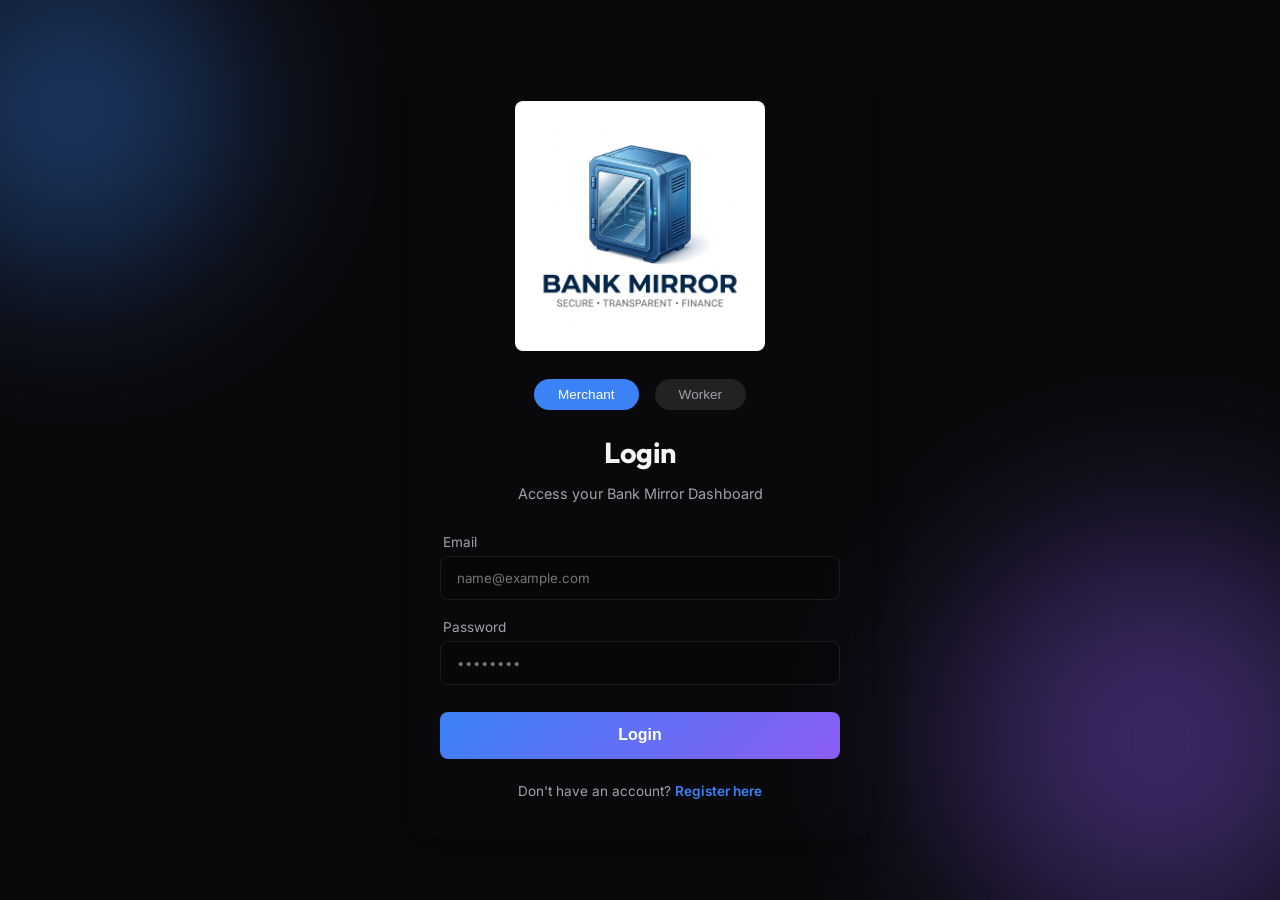
==== www/index.html @ 7ed9e35f "Add files via upload" ====
<!DOCTYPE html>
<html lang="en">

<head>
    <meta charset="UTF-8">
    <meta name="viewport" content="width=device-width, initial-scale=1.0">
    <meta name="google-site-verification" content="2GZ1g37cQ-zHIhlPi-VwrxfqYhiTeDn7D9DZ_bywd_c" />
    <meta name="description"
        content="Bank Mirror Hub is an advanced merchant portal for monitoring transactions, detecting fake bank alerts, and managing staff operations securely.">
    <meta name="keywords"
        content="Bank Mirror, Fake Alert Detection, Merchant Portal, Transaction Monitoring, Secure Payments">
    <meta name="robots" content="index, follow">
    <title>Bank Mirror Hub - Merchant Portal</title>
    <link rel="preconnect" href="https://fonts.googleapis.com">
    <link rel="preconnect" href="https://fonts.gstatic.com" crossorigin>
    <link
        href="https://fonts.googleapis.com/css2?family=Inter:wght@300;400;500;600&family=Outfit:wght@400;600;700&display=swap"
        rel="stylesheet">
    <link rel="stylesheet" href="style.css">
    <meta name="google-site-verification" content="2GZ1g37cQ-zHIhlPi-VwrxfqYhiTeDn7D9DZ_bywd_c" />
</head>

<body>
    <div class="background-blobs">
        <div class="blob blob-1"></div>
        <div class="blob blob-2"></div>
    </div>

    <!-- Auth Container -->
    <div id="auth-view" class="auth-container">
        <div class="auth-card">
            <div style="text-align: center; margin-bottom: 1.5rem;">
                <img src="logo.png" alt="Bank Mirror Logo" style="width: 100%; max-width: 250px; height: auto; border-radius: 8px;">
            </div>
            <div class="role-selector">
                <button type="button" class="role-btn active" id="role-merchant"
                    onclick="setRole('merchant')">Merchant</button>
                <button type="button" class="role-btn" id="role-worker" onclick="setRole('worker')">Worker</button>
            </div>

            <h2 id="auth-title">Login</h2>
            <p id="auth-subtitle">Access your Bank Mirror Dashboard</p>

            <form id="auth-form" class="auth-form" onsubmit="handleAuth(event)">
                <div class="input-group">
                    <label for="email" id="email-label">Email</label>
                    <input type="text" id="email" required placeholder="name@example.com">
                </div>

                <div class="input-group">
                    <label for="password">Password</label>
                    <input type="password" id="password" required placeholder="••••••••">
                </div>

                <div id="register-fields" class="hidden" style="display: flex; flex-direction: column; gap: 1.2rem;">
                    <div class="input-group">
                        <label for="bank_name">Bank Name</label>
                        <input type="text" id="bank_name" placeholder="e.g. OPay">
                    </div>
                    <div class="input-group">
                        <label for="bank_account">Account Number</label>
                        <input type="text" id="bank_account" placeholder="e.g. 7035141339">
                    </div>
                </div>

                <button type="submit" class="auth-btn" id="submit-btn">Login</button>
            </form>

            <div class="auth-switch" id="auth-switch-container">
                <span id="switch-text">Don't have an account?</span>
                <a onclick="toggleAuthMode()" id="switch-link">Register here</a>
            </div>
            <p id="auth-error" style="color: #ef4444; font-size: 0.85rem; margin-top: 1rem; display: none;"></p>
        </div>
    </div>

    <!-- Dashboard Container -->
    <div id="dashboard-view" class="container hidden">
        <div class="card glass">
            <div class="header-row">
                <div class="header">
                    <h2 id="dashboard-title">Merchant Dashboard</h2>
                    <span class="badge pulse">Active</span>
                </div>
                <button onclick="logout()" class="logout-btn">Logout</button>
            </div>

            <div class="user-info">
                <h3>Welcome, <span id="merchant-name" class="highlight">MERCHANT</span></h3>
                <p class="subtitle"><span id="merchant-id-label">Merchant ID: #</span><span
                        id="merchant-id-display"></span></p>
            </div>

            <div id="sensitive-merchant-data">
                <div class="balance-section">
                    <p>Alerts Remaining</p>
                    <h1 id="credits" class="gradient-text">--</h1>
                </div>

                <div class="deposit-box">
                    <p class="instruction-title"><strong>Top Up Alerts via Monnify</strong></p>
                    <p class="instruction-subtitle">₦1,000 for 100 Alerts</p>
                    <div style="display: flex; gap: 0.5rem; margin-top: 1rem;">
                        <input type="number" id="topup-amount" placeholder="Amount (min 1000)" min="1000" max="20000"
                            style="flex: 1; padding: 0.5rem; border-radius: 6px; border: 1px solid var(--card-border); background: rgba(0,0,0,0.2); color: white;">
                        <button onclick="initiateSubscription()" class="auth-btn"
                            style="margin: 0; padding: 0.5rem 1rem;" id="pay-btn">Pay Now</button>
                    </div>
                    <p id="topup-error" style="color: #ef4444; font-size: 0.8rem; margin-top: 0.5rem; display: none;">
                    </p>
                </div>

                <div class="worker-stats">
                    <div>
                        <h3 style="font-size: 1.1rem;">Security & Staff</h3>
                        <p style="font-size: 0.8rem; color: var(--text-muted);">Manage your workers</p>
                    </div>
                    <div class="worker-stat-item">
                        <p style="font-size: 0.75rem; color: var(--text-muted);">Active Workers</p>
                        <p class="worker-stat-value" id="active-workers-count">0</p>
                    </div>
                    <button class="add-worker-btn" onclick="openWorkerModal()">+ Add Worker</button>
                </div>
            </div>

            <div class="transactions-section">
                <h3>Recent Transactions</h3>
                <div class="table-container">
                    <table id="transactions-table">
                        <thead>
                            <tr>
                                <th>Date</th>
                                <th>Amount</th>
                                <th>Status</th>
                            </tr>
                        </thead>
                        <tbody id="transactions-body">
                            <tr>
                                <td colspan="3" style="text-align: center; color: var(--text-muted);">Loading...</td>
                            </tr>
                        </tbody>
                    </table>
                </div>
            </div>
        </div>
    </div>

    <!-- Add Worker Modal -->
    <div id="worker-modal" class="modal-overlay hidden">
        <div class="modal-content">
            <h3>Add New Worker</h3>
            <div class="input-group" style="margin-bottom: 1rem;">
                <label>Worker Username</label>
                <input type="text" id="new-worker-username" placeholder="e.g. cashier_1">
            </div>
            <div class="input-group">
                <label>Worker Password</label>
                <input type="password" id="new-worker-password" placeholder="••••••••">
            </div>
            <p id="worker-modal-error" style="color: #ef4444; font-size: 0.8rem; margin-top: 0.5rem; display: none;">
            </p>
            <div class="modal-actions">
                <button class="btn-cancel" onclick="closeWorkerModal()">Cancel</button>
                <button class="auth-btn" style="margin:0; padding: 0.5rem 1rem;"
                    onclick="createWorker()">Create</button>
            </div>
        </div>
    </div>

    <script>
        // Use relative path for production so it works automatically on Render
        window.API_BASE_URL = "";

        let isRegisterMode = false;
        let selectedRole = 'merchant';
        let lastCreditCount = null;
        let fetchInterval = null;

        // Check if already logged in
        window.onload = () => {
            const storedId = localStorage.getItem("merchant_id");
            const role = localStorage.getItem("user_role");
            if (storedId) {
                showDashboard(storedId, role);
            }
        };

        function setRole(role) {
            selectedRole = role;
            document.getElementById('role-merchant').classList.toggle('active', role === 'merchant');
            document.getElementById('role-worker').classList.toggle('active', role === 'worker');

            // Adjust UI based on role
            if (role === 'worker') {
                isRegisterMode = false;
                document.getElementById('auth-switch-container').style.display = 'none';
                document.getElementById('email-label').innerText = 'Worker Username';
                document.getElementById('email').type = 'text';
                document.getElementById('email').placeholder = 'e.g. cashier_1';
            } else {
                document.getElementById('auth-switch-container').style.display = 'block';
                document.getElementById('email-label').innerText = 'Email';
                document.getElementById('email').type = 'email';
                document.getElementById('email').placeholder = 'name@example.com';
            }
            toggleAuthMode(true); // force login mode reset
        }

        function toggleAuthMode(forceLogin = false) {
            if (forceLogin) isRegisterMode = false;
            else isRegisterMode = !isRegisterMode;

            document.getElementById("auth-title").innerText = isRegisterMode ? "Register" : "Login";
            document.getElementById("auth-subtitle").innerText = isRegisterMode ? "Create a Bank Mirror account" : "Access your Bank Mirror Dashboard";
            document.getElementById("submit-btn").innerText = isRegisterMode ? "Create Account" : "Login";
            document.getElementById("switch-text").innerText = isRegisterMode ? "Already have an account?" : "Don't have an account?";
            document.getElementById("switch-link").innerText = isRegisterMode ? "Login here" : "Register here";

            const regFields = document.getElementById("register-fields");
            if (isRegisterMode && selectedRole === 'merchant') {
                regFields.classList.remove("hidden");
                document.getElementById("bank_name").required = true;
                document.getElementById("bank_account").required = true;
            } else {
                regFields.classList.add("hidden");
                document.getElementById("bank_name").required = false;
                document.getElementById("bank_account").required = false;
            }
        }

        async function handleAuth(e) {
            e.preventDefault();
            document.getElementById("auth-error").style.display = "none";
            const btn = document.getElementById("submit-btn");
            btn.innerText = "Processing...";

            let endpoint = "";
            let payload = {};

            if (selectedRole === 'worker') {
                endpoint = "/worker/login";
                payload = {
                    username: document.getElementById("email").value,
                    password: document.getElementById("password").value
                };
            } else {
                endpoint = isRegisterMode ? "/register" : "/login";
                payload = {
                    email: document.getElementById("email").value,
                    password: document.getElementById("password").value
                };
                if (isRegisterMode) {
                    payload.bank_name = document.getElementById("bank_name").value;
                    payload.bank_account = document.getElementById("bank_account").value;
                }
            }

            try {
                const res = await fetch(window.API_BASE_URL + endpoint, {
                    method: "POST",
                    headers: { "Content-Type": "application/json" },
                    body: JSON.stringify(payload)
                });

                const data = await res.json();

                if (data.error) {
                    throw new Error(data.error);
                } else if (data.detail) {
                    throw new Error(typeof data.detail === 'string' ? data.detail : "Validation Error");
                }

                if (data.merchant_id) {
                    localStorage.setItem("merchant_id", data.merchant_id);
                    const actualRole = data.role || "merchant";
                    localStorage.setItem("user_role", actualRole);

                    if (actualRole === 'merchant') {
                        localStorage.setItem("merchant_email", payload.email);
                        if (!isRegisterMode) {
                            localStorage.setItem("merchant_bank", data.bank_name);
                            localStorage.setItem("merchant_acc", data.bank_account);
                        } else {
                            localStorage.setItem("merchant_bank", payload.bank_name);
                            localStorage.setItem("merchant_acc", payload.bank_account);
                        }
                    } else {
                        localStorage.setItem("merchant_email", payload.username);
                    }
                    showDashboard(data.merchant_id, actualRole);
                } else {
                    throw new Error("Unexpected response from server: Login failed.");
                }
            } catch (err) {
                document.getElementById("auth-error").innerText = err.message;
                document.getElementById("auth-error").style.display = "block";
                btn.innerText = isRegisterMode ? "Create Account" : "Login";
            }
        }

        function showDashboard(merchantId, role) {
            document.getElementById("auth-view").classList.add("hidden");
            document.getElementById("dashboard-view").classList.remove("hidden");

            const nameDisplay = localStorage.getItem("merchant_email");
            if (nameDisplay) {
                document.getElementById("merchant-name").innerText = nameDisplay.split('@')[0].toUpperCase();
            }

            if (role === 'worker') {
                document.getElementById("dashboard-title").innerText = "Worker Dashboard";
                document.getElementById("merchant-id-label").innerText = "Working for Merchant ID: #";
                document.getElementById("merchant-id-display").innerText = merchantId;
                document.getElementById("sensitive-merchant-data").style.display = "none";
            } else {
                document.getElementById("dashboard-title").innerText = "Merchant Dashboard";
                document.getElementById("merchant-id-label").innerText = "Merchant ID: #";
                document.getElementById("merchant-id-display").innerText = merchantId;
                document.getElementById("sensitive-merchant-data").style.display = "block";
                document.getElementById("display-bank").innerText = localStorage.getItem("merchant_bank") || "--";
                document.getElementById("display-account").innerText = localStorage.getItem("merchant_acc") || "--";
            }

            updateDashboard();
            fetchInterval = setInterval(updateDashboard, 5000);
        }

        function logout() {
            localStorage.clear();
            clearInterval(fetchInterval);
            document.getElementById("dashboard-view").classList.add("hidden");
            document.getElementById("auth-view").classList.remove("hidden");
            document.getElementById("submit-btn").innerText = "Login";
            document.getElementById("password").value = "";
        }

        function openWorkerModal() {
            document.getElementById("worker-modal").classList.remove("hidden");
        }

        function closeWorkerModal() {
            document.getElementById("worker-modal").classList.add("hidden");
            document.getElementById("worker-modal-error").style.display = "none";
            document.getElementById("new-worker-username").value = "";
            document.getElementById("new-worker-password").value = "";
        }

        async function createWorker() {
            const mId = localStorage.getItem("merchant_id");
            const u = document.getElementById("new-worker-username").value;
            const p = document.getElementById("new-worker-password").value;

            try {
                const res = await fetch(window.API_BASE_URL + "/worker/create", {
                    method: "POST",
                    headers: { "Content-Type": "application/json" },
                    body: JSON.stringify({ merchant_id: mId, username: u, password: p })
                });
                const data = await res.json();
                if (data.error) throw new Error(data.error);
                if (data.detail) throw new Error(typeof data.detail === 'string' ? data.detail : "Validation Error");
                
                alert("Worker created successfully!");
                closeWorkerModal();
                updateDashboard();
            } catch (err) {
                document.getElementById("worker-modal-error").innerText = err.message;
                document.getElementById("worker-modal-error").style.display = "block";
            }
        }

        async function updateDashboard() {
            const merchantId = localStorage.getItem("merchant_id");
            const role = localStorage.getItem("user_role");
            if (!merchantId) return;

            try {
                if (role !== 'worker') {
                    // Fetch Credits
                    const creditResponse = await fetch(window.API_BASE_URL + "/api/merchant/" + merchantId);
                    const creditData = await creditResponse.json();

                    if (creditData && creditData.credits !== undefined) {
                        const currentCredits = creditData.credits;
                        const creditsElement = document.getElementById('credits');
                        if (creditsElement) creditsElement.innerText = currentCredits;

                        if (lastCreditCount !== null && currentCredits < lastCreditCount) {
                            if (typeof Notification !== "undefined" && Notification.permission === "granted") {
                                new Notification("Bank Mirror Alert", { body: `Alert processed! Remaining: ${currentCredits}` });
                            }
                        }
                        lastCreditCount = currentCredits;
                    }

                    // Fetch Worker Stats
                    const workerRes = await fetch(window.API_BASE_URL + "/merchant/workers/" + merchantId);
                    const workerData = await workerRes.json();
                    if (workerData && workerData.active !== undefined) {
                        document.getElementById('active-workers-count').innerText = workerData.active;
                    }
                }

                // Fetch Transactions History (Both Merchant & Worker)
                const dashboardResponse = await fetch(window.API_BASE_URL + "/merchant/dashboard/" + merchantId);
                const dashboardData = await dashboardResponse.json();
                const tbody = document.getElementById('transactions-body');

                if (dashboardData && dashboardData.history) {
                    tbody.innerHTML = '';

                    if (dashboardData.history.length === 0) {
                        tbody.innerHTML = '<tr><td colspan="3" style="text-align: center; color: var(--text-muted);">No transactions yet</td></tr>';
                    } else {
                        dashboardData.history.forEach(tx => {
                            const dateObj = new Date(tx.timestamp);
                            const timeString = dateObj.toLocaleTimeString([], { hour: '2-digit', minute: '2-digit' });
                            const amount = parseFloat(tx.amount).toLocaleString('en-US', { style: 'currency', currency: 'NGN' });

                            let statusBadge = '<span class="badge" style="font-size: 0.6rem; padding: 2px 6px; background-color: var(--success); color: white;">Verified</span>';
                            let amountColor = 'var(--success)';
                            if (tx.is_suspicious) {
                                statusBadge = `<span class="badge" style="font-size: 0.6rem; padding: 2px 6px; background-color: #ef4444; color: white;" title="${tx.suspicious_reason}">Fake Alert</span>`;
                                amountColor = '#ef4444';
                            }

                            tbody.innerHTML += `
                                <tr>
                                    <td>${timeString}</td>
                                    <td style="color: ${amountColor}; font-weight: 600;">${amount}</td>
                                    <td>${statusBadge}</td>
                                </tr>
                            `;
                        });
                    }
                } else if (dashboardData && dashboardData.message) {
                    tbody.innerHTML = '<tr><td colspan="3" style="text-align: center; color: var(--text-muted);">No transactions yet</td></tr>';
                }
            } catch (err) {
                console.error("Dashboard Update Error:", err);
                const tbody = document.getElementById('transactions-body');
                if (tbody && (tbody.innerHTML === '' || tbody.innerHTML.includes('Loading...'))) {
                    tbody.innerHTML = `<tr><td colspan="3" style="text-align: center; color: #ef4444; font-size: 0.8rem;">Connection Error. Check network or clear cache.</td></tr>`;
                }
            }
        }

        async function initiateSubscription() {
            const amount = document.getElementById("topup-amount").value;
            const errorEl = document.getElementById("topup-error");
            const btn = document.getElementById("pay-btn");
            errorEl.style.display = "none";

            if (!amount || amount < 1000 || amount > 20000) {
                errorEl.innerText = "Amount must be between 1,000 and 20,000 NGN";
                errorEl.style.display = "block";
                return;
            }

            const merchantId = localStorage.getItem("merchant_id");
            const email = localStorage.getItem("merchant_email") || "merchant@example.com";

            btn.innerText = "Wait...";
            btn.disabled = true;

            try {
                // In production, point to your backend URL (e.g. https://your-backend.onrender.com/subscribe/initiate)
                const res = await fetch(`${window.API_BASE_URL}/subscribe/initiate?amount=${amount}&email=${email}&name=Merchant&merchant_id=${merchantId}`, {
                    method: "POST"
                });

                const data = await res.json();
                if (data.requestSuccessful && data.responseBody && data.responseBody.checkoutUrl) {
                    window.location.href = data.responseBody.checkoutUrl;
                } else {
                    throw new Error(data.detail || data.responseMessage || "Failed to initialize payment");
                }
            } catch (err) {
                errorEl.innerText = err.message;
                errorEl.style.display = "block";
                btn.innerText = "Pay Now";
                btn.disabled = false;
            }
        }
    </script>
</body>

</html>
---- www/style.css ----
/* Premium Glassmorphism Theme */

:root {
    --bg-dark: #09090b; /* Zinc 950 */
    --card-bg: rgba(24, 24, 27, 0.4); /* Zinc 900 semi-transparent */
    --card-border: rgba(255, 255, 255, 0.08);
    --text-main: #f4f4f5; /* Zinc 100 */
    --text-muted: #a1a1aa; /* Zinc 400 */
    --accent-1: #3b82f6; /* Blue 500 */
    --accent-2: #8b5cf6; /* Violet 500 */
    --success: #10b981; /* Emerald 500 */
    --success-glow: rgba(16, 185, 129, 0.4);
}

body {
    background-color: var(--bg-dark);
    color: var(--text-main);
    font-family: 'Inter', sans-serif;
    display: flex;
    justify-content: center;
    align-items: center;
    height: 100vh;
    margin: 0;
    overflow: hidden; /* Prevent scrolling due to blobs */
    position: relative;
}

/* Background Animated Blobs */
.background-blobs {
    position: absolute;
    width: 100%;
    height: 100%;
    z-index: -1;
    overflow: hidden;
    top: 0;
    left: 0;
}

.blob {
    position: absolute;
    border-radius: 50%;
    filter: blur(80px);
    opacity: 0.5;
    animation: float 10s infinite ease-in-out alternate;
}

.blob-1 {
    top: -10%;
    left: -10%;
    width: 400px;
    height: 400px;
    background: radial-gradient(circle, var(--accent-1), transparent);
}

.blob-2 {
    bottom: -10%;
    right: -10%;
    width: 500px;
    height: 500px;
    background: radial-gradient(circle, var(--accent-2), transparent);
    animation-delay: -5s;
}

@keyframes float {
    0% { transform: translate(0, 0) scale(1); }
    100% { transform: translate(30px, 50px) scale(1.1); }
}

/* Container & Card */
.container {
    z-index: 1;
}

.card.glass {
    background: var(--card-bg);
    backdrop-filter: blur(16px);
    -webkit-backdrop-filter: blur(16px);
    padding: 2.5rem;
    border-radius: 24px;
    box-shadow: 0 25px 50px -12px rgba(0, 0, 0, 0.7);
    width: 92vw;
    max-width: 800px;
    border: 1px solid var(--card-border);
    transition: transform 0.3s ease, box-shadow 0.3s ease;
}

.card.glass:hover {
    transform: translateY(-5px);
    box-shadow: 0 30px 60px -15px rgba(0, 0, 0, 0.8), 0 0 20px rgba(139, 92, 246, 0.2);
}

/* Header & Typography */
.header {
    display: flex;
    justify-content: space-between;
    align-items: center;
    margin-bottom: 2rem;
}

h2, h3 {
    font-family: 'Outfit', sans-serif;
    margin: 0;
}

h2 {
    font-size: 1.4rem;
    font-weight: 600;
    letter-spacing: -0.5px;
}

h3 {
    font-size: 1.2rem;
    font-weight: 500;
    color: var(--text-muted);
}

.highlight {
    color: var(--text-main);
    font-weight: 700;
}

.subtitle {
    margin-top: 0.25rem;
    color: var(--text-muted);
    font-size: 0.85rem;
    font-weight: 400;
}

/* Badge */
.badge {
    background-color: rgba(16, 185, 129, 0.15);
    color: var(--success);
    padding: 6px 14px;
    border-radius: 50px;
    font-size: 0.75rem;
    font-weight: 600;
    border: 1px solid rgba(16, 185, 129, 0.3);
    text-transform: uppercase;
    letter-spacing: 0.5px;
}

.badge.pulse {
    animation: pulseGlow 2s infinite;
}

@keyframes pulseGlow {
    0% { box-shadow: 0 0 0 0 var(--success-glow); }
    70% { box-shadow: 0 0 0 8px rgba(16, 185, 129, 0); }
    100% { box-shadow: 0 0 0 0 rgba(16, 185, 129, 0); }
}

/* Balance Section */
.balance-section {
    background: linear-gradient(135deg, rgba(59, 130, 246, 0.1), rgba(139, 92, 246, 0.1));
    padding: 2rem;
    border-radius: 16px;
    text-align: center;
    margin: 2rem 0;
    border: 1px solid rgba(255, 255, 255, 0.05);
    position: relative;
    overflow: hidden;
}

.balance-section::before {
    content: '';
    position: absolute;
    top: 0; left: 0; right: 0; height: 1px;
    background: linear-gradient(90deg, transparent, rgba(255,255,255,0.2), transparent);
}

.balance-section p {
    margin: 0 0 0.5rem 0;
    font-size: 0.9rem;
    color: var(--text-muted);
    text-transform: uppercase;
    letter-spacing: 1px;
    font-weight: 600;
}

.balance-section h1 {
    font-family: 'Outfit', sans-serif;
    margin: 0;
    font-size: 4rem;
    font-weight: 700;
    line-height: 1;
}

.gradient-text {
    background: linear-gradient(135deg, #60a5fa, #c084fc);
    -webkit-background-clip: text;
    -webkit-text-fill-color: transparent;
    background-clip: text;
}

/* Deposit Box */
.deposit-box {
    background: rgba(0, 0, 0, 0.2);
    padding: 1.25rem;
    border-radius: 12px;
    font-size: 0.9rem;
    border-left: 4px solid var(--accent-2);
    transition: background 0.3s ease;
}

.deposit-box:hover {
    background: rgba(0, 0, 0, 0.3);
}

.instruction-title {
    margin: 0 0 0.25rem 0;
    color: var(--text-main);
}

.instruction-subtitle {
    margin: 0 0 1rem 0;
    color: var(--text-muted);
    font-size: 0.85rem;
}

.bank-details {
    background: rgba(255, 255, 255, 0.03);
    padding: 1rem;
    border-radius: 8px;
}

.bank-details p {
    margin: 0.5rem 0;
    color: var(--text-muted);
    display: flex;
    justify-content: space-between;
    align-items: center;
}

.bank-details p:first-child { margin-top: 0; }
.bank-details p:last-child { margin-bottom: 0; }

.bank-details strong {
    color: var(--text-main);
    font-weight: 500;
}

.highlight-text {
    color: var(--accent-1);
    font-family: 'Outfit', sans-serif;
    letter-spacing: 1px;
}

/* Transactions Table */
.transactions-section {
    margin-top: 1.5rem;
}

.transactions-section h3 {
    margin-bottom: 0.75rem;
    font-size: 1rem;
}

.table-container {
    background: rgba(0, 0, 0, 0.2);
    border-radius: 12px;
    padding: 0.5rem;
    overflow-y: auto;
    max-height: 400px;
}

#transactions-table {
    width: 100%;
    border-collapse: collapse;
    font-size: 0.85rem;
}

#transactions-table th {
    text-align: left;
    padding: 0.5rem;
    color: var(--text-muted);
    font-weight: 500;
    border-bottom: 1px solid var(--card-border);
}

#transactions-table td {
    padding: 0.5rem;
    color: var(--text-main);
    border-bottom: 1px solid rgba(255, 255, 255, 0.02);
}

#transactions-table tr:last-child td {
    border-bottom: none;
}

/* Authentication UI */
.auth-container {
    display: flex;
    justify-content: center;
    align-items: center;
    min-height: 100vh;
    width: 100%;
}

.auth-card {
    background: var(--glass-bg);
    backdrop-filter: blur(16px);
    -webkit-backdrop-filter: blur(16px);
    border: 1px solid var(--glass-border);
    padding: 2.5rem 2rem;
    border-radius: 20px;
    width: 100%;
    max-width: 400px;
    box-shadow: 0 8px 32px 0 rgba(0, 0, 0, 0.37);
    text-align: center;
}

.auth-card h2 {
    font-size: 1.8rem;
    font-weight: 700;
    margin-bottom: 0.5rem;
    color: var(--text-main);
}

.auth-card p {
    color: var(--text-muted);
    font-size: 0.9rem;
    margin-bottom: 2rem;
}

.auth-form {
    display: flex;
    flex-direction: column;
    gap: 1.2rem;
}

.input-group {
    display: flex;
    flex-direction: column;
    text-align: left;
    gap: 0.4rem;
}

.input-group label {
    font-size: 0.85rem;
    color: var(--text-muted);
    margin-left: 0.2rem;
}

.input-group input {
    background: rgba(0, 0, 0, 0.2);
    border: 1px solid var(--card-border);
    padding: 0.8rem 1rem;
    border-radius: 8px;
    color: var(--text-main);
    font-family: 'Inter', sans-serif;
    outline: none;
    transition: all 0.3s ease;
}

.input-group input:focus {
    border-color: var(--accent-1);
    box-shadow: 0 0 0 2px rgba(99, 102, 241, 0.2);
}

.auth-btn {
    background: linear-gradient(135deg, var(--accent-1), var(--accent-2));
    color: white;
    border: none;
    padding: 0.9rem;
    border-radius: 8px;
    font-weight: 600;
    font-size: 1rem;
    cursor: pointer;
    transition: transform 0.2s ease, box-shadow 0.2s ease;
    margin-top: 0.5rem;
}

.auth-btn:hover {
    transform: translateY(-2px);
    box-shadow: 0 4px 12px rgba(99, 102, 241, 0.4);
}

.auth-switch {
    margin-top: 1.5rem;
    font-size: 0.85rem;
    color: var(--text-muted);
}

.auth-switch a {
    color: var(--accent-1);
    text-decoration: none;
    font-weight: 600;
    cursor: pointer;
}

.auth-switch a:hover {
    text-decoration: underline;
}

/* Hide elements utility */
.hidden {
    display: none !important;
}

.logout-btn {
    background: rgba(239, 68, 68, 0.2);
    color: #ef4444;
    border: 1px solid rgba(239, 68, 68, 0.3);
    padding: 0.4rem 0.8rem;
    border-radius: 6px;
    font-size: 0.8rem;
    cursor: pointer;
    margin-left: auto;
    transition: all 0.2s;
}

.logout-btn:hover {
    background: rgba(239, 68, 68, 0.3);
}

.header-row {
    display: flex;
    justify-content: space-between;
    align-items: center;
    width: 100%;
}

/* Role Selector */
.role-selector {
    display: flex;
    justify-content: center;
    gap: 1rem;
    margin-bottom: 1.5rem;
}

.role-btn {
    background: rgba(255, 255, 255, 0.1);
    border: 1px solid var(--glass-border);
    color: var(--text-muted);
    padding: 0.5rem 1.5rem;
    border-radius: 20px;
    cursor: pointer;
    transition: all 0.3s;
    font-size: 0.85rem;
}

.role-btn.active {
    background: var(--accent-1);
    color: white;
    border-color: var(--accent-1);
}

/* Worker Stats Panel */
.worker-stats {
    background: rgba(0,0,0,0.2);
    padding: 1rem;
    border-radius: 10px;
    margin-top: 1.5rem;
    display: flex;
    justify-content: space-between;
    align-items: center;
    border: 1px solid var(--glass-border);
}

.worker-stat-item {
    text-align: center;
}

.worker-stat-value {
    font-size: 1.5rem;
    font-weight: 700;
    color: var(--success);
}

.add-worker-btn {
    background: rgba(255,255,255,0.1);
    border: 1px solid rgba(255,255,255,0.3);
    color: white;
    padding: 0.5rem 1rem;
    border-radius: 8px;
    cursor: pointer;
    font-size: 0.85rem;
    transition: all 0.2s;
}

.add-worker-btn:hover {
    background: rgba(255,255,255,0.2);
}

/* Modal UI */
.modal-overlay {
    position: fixed;
    top: 0;
    left: 0;
    width: 100%;
    height: 100%;
    background: rgba(0,0,0,0.6);
    backdrop-filter: blur(5px);
    display: flex;
    justify-content: center;
    align-items: center;
    z-index: 1000;
}

.modal-content {
    background: var(--bg-color);
    border: 1px solid var(--glass-border);
    padding: 2rem;
    border-radius: 15px;
    width: 90%;
    max-width: 350px;
}

.modal-content h3 {
    margin-bottom: 1.5rem;
}

.modal-actions {
    display: flex;
    justify-content: flex-end;
    gap: 1rem;
    margin-top: 1.5rem;
}

.btn-cancel {
    background: transparent;
    color: var(--text-muted);
    border: none;
    cursor: pointer;
}
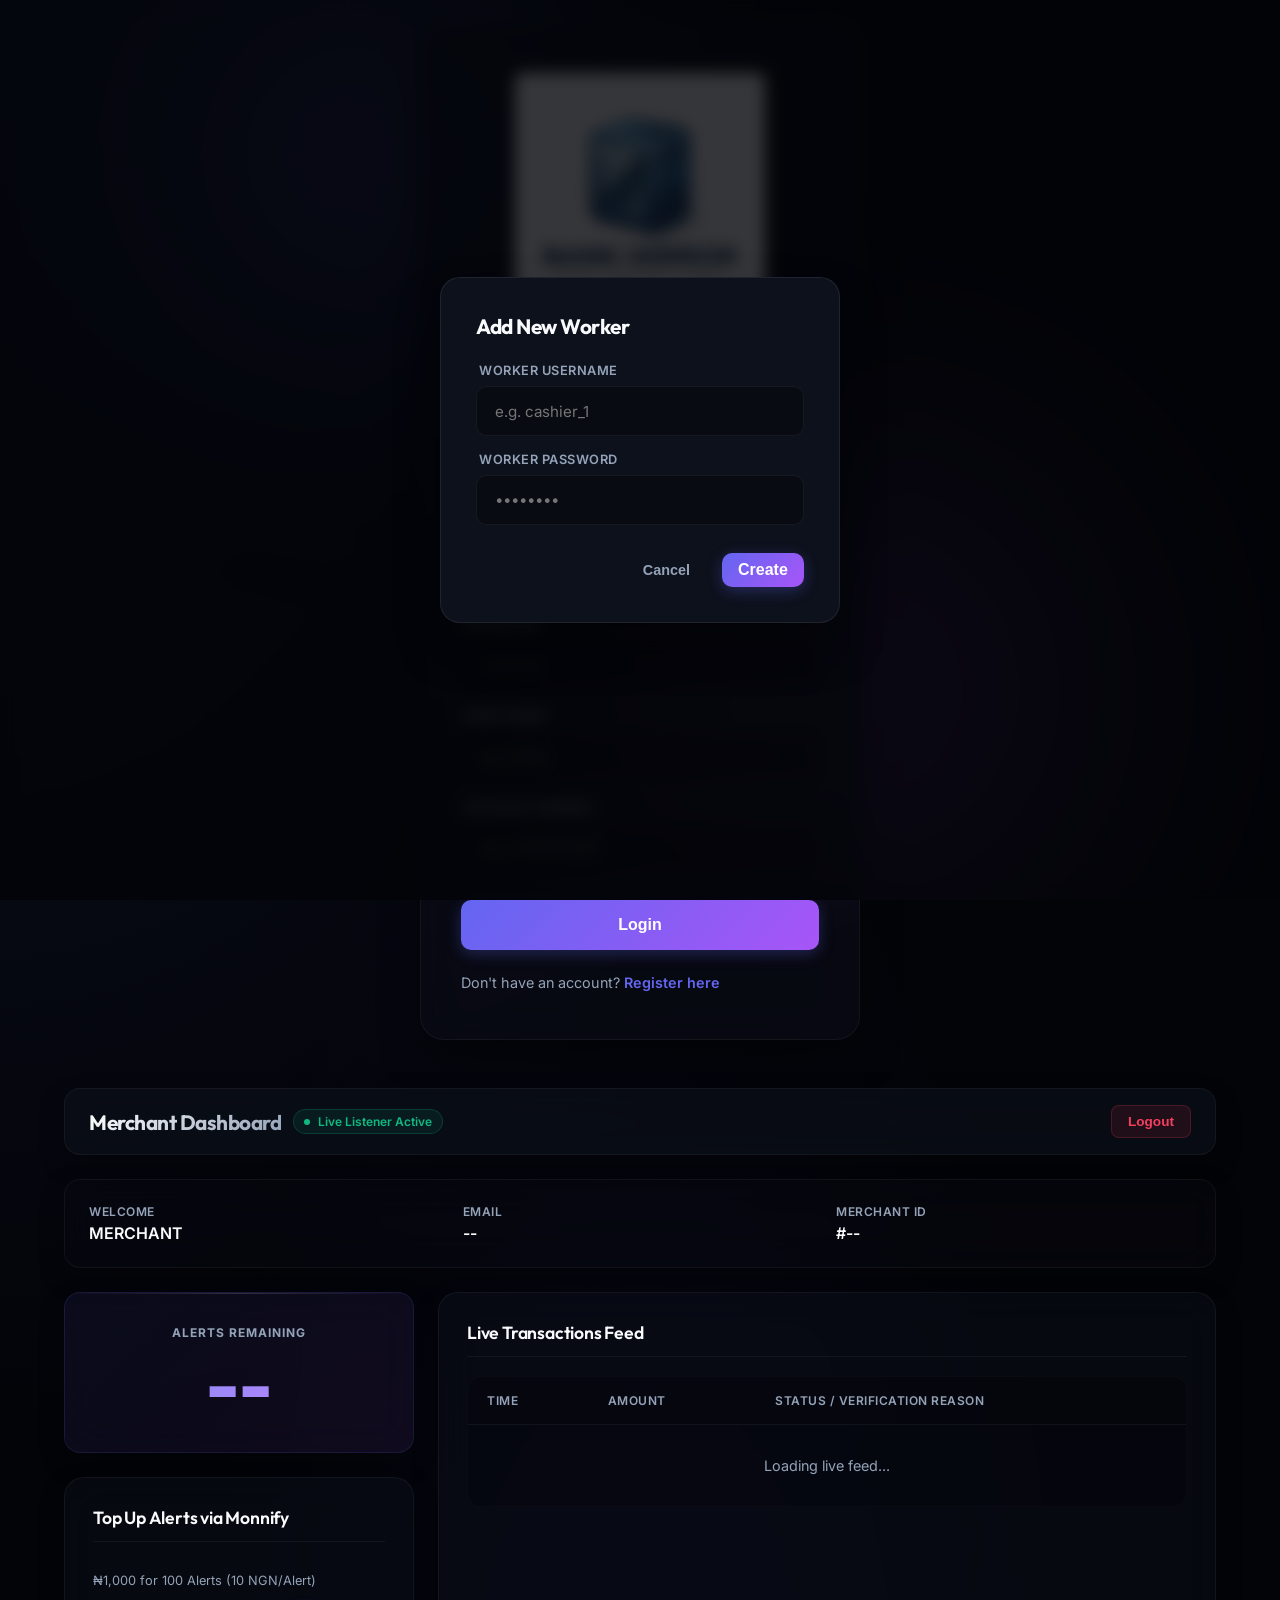
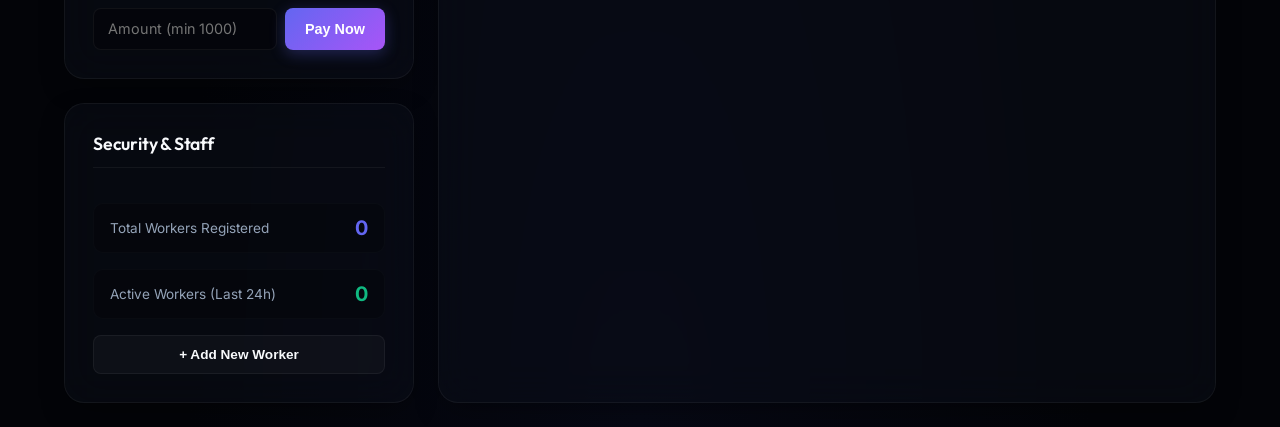
==== commit c084d01f: "Revamp design: completely redesign merchant dashboard to modern, premium responsive layout with widg" ====
--- a/www/index.html
+++ b/www/index.html
@@ -76,73 +76,112 @@
 
     <!-- Dashboard Container -->
     <div id="dashboard-view" class="container hidden">
-        <div class="card glass">
-            <div class="header-row">
-                <div class="header">
-                    <h2 id="dashboard-title">Merchant Dashboard</h2>
-                    <span class="badge pulse">Active</span>
+        
+        <!-- Top Navigation -->
+        <nav class="dashboard-nav glass">
+            <div class="nav-brand">
+                <h2 id="dashboard-title">Merchant Dashboard</h2>
+                <div class="connection-status">
+                    <span class="status-dot"></span>
+                    <span>Live Listener Active</span>
                 </div>
-                <button onclick="logout()" class="logout-btn">Logout</button>
-            </div>
-
-            <div class="user-info">
-                <h3>Welcome, <span id="merchant-name" class="highlight">MERCHANT</span></h3>
-                <p class="subtitle"><span id="merchant-id-label">Merchant ID: #</span><span
-                        id="merchant-id-display"></span></p>
-            </div>
-
-            <div id="sensitive-merchant-data">
-                <div class="balance-section">
-                    <p>Alerts Remaining</p>
-                    <h1 id="credits" class="gradient-text">--</h1>
+            </div>
+            <button onclick="logout()" class="logout-btn">Logout</button>
+        </nav>
+
+        <!-- Profile Details Banner -->
+        <div class="profile-banner glass">
+            <div class="profile-item">
+                <span class="profile-label">Welcome</span>
+                <span id="merchant-name" class="profile-value">MERCHANT</span>
+            </div>
+            <div class="profile-item" id="merchant-email-container">
+                <span class="profile-label" id="merchant-email-label">Email</span>
+                <span id="merchant-email-display" class="profile-value">--</span>
+            </div>
+            <div class="profile-item" id="merchant-bank-container" style="display: none;">
+                <span class="profile-label" id="merchant-bank-label">Bank</span>
+                <span id="display-bank" class="profile-value">--</span>
+            </div>
+            <div class="profile-item" id="merchant-account-container" style="display: none;">
+                <span class="profile-label" id="merchant-account-label">Account Number</span>
+                <span id="display-account" class="profile-value">--</span>
+            </div>
+            <div class="profile-item">
+                <span class="profile-label" id="merchant-id-label">Merchant ID</span>
+                <span class="profile-value">#<span id="merchant-id-display">--</span></span>
+            </div>
+        </div>
+
+        <!-- Dashboard Main Grid -->
+        <div class="dashboard-grid">
+            
+            <!-- Left Panel (Controls & Stats) -->
+            <div class="left-panel">
+                
+                <!-- Alerts Remaining Card -->
+                <div id="sensitive-merchant-data" style="display: flex; flex-direction: column; gap: 1.5rem; width: 100%;">
+                    
+                    <div class="panel-card glass balance-section">
+                        <p>Alerts Remaining</p>
+                        <h1 id="credits" class="gradient-text">--</h1>
+                    </div>
+
+                    <!-- Top Up Card -->
+                    <div class="panel-card glass deposit-box">
+                        <h3>Top Up Alerts via Monnify</h3>
+                        <p class="instruction-subtitle">₦1,000 for 100 Alerts (10 NGN/Alert)</p>
+                        <div class="topup-input-wrapper">
+                            <input type="number" id="topup-amount" placeholder="Amount (min 1000)" min="1000" max="20000">
+                            <button onclick="initiateSubscription()" class="auth-btn" id="pay-btn">Pay Now</button>
+                        </div>
+                        <p id="topup-error" style="color: #f43f5e; font-size: 0.8rem; margin-top: 0.5rem; display: none;"></p>
+                    </div>
+
+                    <!-- Security & Workers Card -->
+                    <div class="panel-card glass worker-stats">
+                        <h3>Security & Staff</h3>
+                        <div class="worker-stat-row">
+                            <p>Total Workers Registered</p>
+                            <span class="worker-stat-value" id="total-workers-count">0</span>
+                        </div>
+                        <div class="worker-stat-row">
+                            <p>Active Workers (Last 24h)</p>
+                            <span class="worker-stat-value" id="active-workers-count" style="color: var(--success);">0</span>
+                        </div>
+                        <button class="add-worker-btn" onclick="openWorkerModal()">+ Add New Worker</button>
+                    </div>
+
                 </div>
-
-                <div class="deposit-box">
-                    <p class="instruction-title"><strong>Top Up Alerts via Monnify</strong></p>
-                    <p class="instruction-subtitle">₦1,000 for 100 Alerts</p>
-                    <div style="display: flex; gap: 0.5rem; margin-top: 1rem;">
-                        <input type="number" id="topup-amount" placeholder="Amount (min 1000)" min="1000" max="20000"
-                            style="flex: 1; padding: 0.5rem; border-radius: 6px; border: 1px solid var(--card-border); background: rgba(0,0,0,0.2); color: white;">
-                        <button onclick="initiateSubscription()" class="auth-btn"
-                            style="margin: 0; padding: 0.5rem 1rem;" id="pay-btn">Pay Now</button>
-                    </div>
-                    <p id="topup-error" style="color: #ef4444; font-size: 0.8rem; margin-top: 0.5rem; display: none;">
-                    </p>
+            </div>
+
+            <!-- Right Panel (Live Transactions) -->
+            <div class="right-panel">
+                <div class="panel-card glass transactions-section" style="flex: 1;">
+                    <div class="table-header-row">
+                        <h3>Live Transactions Feed</h3>
+                    </div>
+                    <div class="table-container">
+                        <table id="transactions-table">
+                            <thead>
+                                <tr>
+                                    <th>Time</th>
+                                    <th>Amount</th>
+                                    <th>Status / Verification Reason</th>
+                                </tr>
+                            </thead>
+                            <tbody id="transactions-body">
+                                <tr>
+                                    <td colspan="3" style="text-align: center; color: var(--text-muted); padding: 2rem;">Loading live feed...</td>
+                                </tr>
+                            </tbody>
+                        </table>
+                    </div>
                 </div>
-
-                <div class="worker-stats">
-                    <div>
-                        <h3 style="font-size: 1.1rem;">Security & Staff</h3>
-                        <p style="font-size: 0.8rem; color: var(--text-muted);">Manage your workers</p>
-                    </div>
-                    <div class="worker-stat-item">
-                        <p style="font-size: 0.75rem; color: var(--text-muted);">Active Workers</p>
-                        <p class="worker-stat-value" id="active-workers-count">0</p>
-                    </div>
-                    <button class="add-worker-btn" onclick="openWorkerModal()">+ Add Worker</button>
-                </div>
-            </div>
-
-            <div class="transactions-section">
-                <h3>Recent Transactions</h3>
-                <div class="table-container">
-                    <table id="transactions-table">
-                        <thead>
-                            <tr>
-                                <th>Date</th>
-                                <th>Amount</th>
-                                <th>Status</th>
-                            </tr>
-                        </thead>
-                        <tbody id="transactions-body">
-                            <tr>
-                                <td colspan="3" style="text-align: center; color: var(--text-muted);">Loading...</td>
-                            </tr>
-                        </tbody>
-                    </table>
-                </div>
-            </div>
+            </div>
+
         </div>
+
     </div>
 
     <!-- Add Worker Modal -->
@@ -305,6 +344,10 @@
             const nameDisplay = localStorage.getItem("merchant_email");
             if (nameDisplay) {
                 document.getElementById("merchant-name").innerText = nameDisplay.split('@')[0].toUpperCase();
+                const emailDisplay = document.getElementById("merchant-email-display");
+                if (emailDisplay) {
+                    emailDisplay.innerText = nameDisplay;
+                }
             }
 
             if (role === 'worker') {
@@ -312,13 +355,32 @@
                 document.getElementById("merchant-id-label").innerText = "Working for Merchant ID: #";
                 document.getElementById("merchant-id-display").innerText = merchantId;
                 document.getElementById("sensitive-merchant-data").style.display = "none";
+                
+                const bankContainer = document.getElementById("merchant-bank-container");
+                const accContainer = document.getElementById("merchant-account-container");
+                if (bankContainer) bankContainer.style.display = "none";
+                if (accContainer) accContainer.style.display = "none";
+                
+                const emailLabel = document.getElementById("merchant-email-label");
+                if (emailLabel) emailLabel.innerText = "Username: ";
             } else {
                 document.getElementById("dashboard-title").innerText = "Merchant Dashboard";
                 document.getElementById("merchant-id-label").innerText = "Merchant ID: #";
                 document.getElementById("merchant-id-display").innerText = merchantId;
                 document.getElementById("sensitive-merchant-data").style.display = "block";
-                document.getElementById("display-bank").innerText = localStorage.getItem("merchant_bank") || "--";
-                document.getElementById("display-account").innerText = localStorage.getItem("merchant_acc") || "--";
+                
+                const bankContainer = document.getElementById("merchant-bank-container");
+                const accContainer = document.getElementById("merchant-account-container");
+                if (bankContainer) bankContainer.style.display = "block";
+                if (accContainer) accContainer.style.display = "block";
+                
+                const emailLabel = document.getElementById("merchant-email-label");
+                if (emailLabel) emailLabel.innerText = "Email: ";
+
+                const displayBank = document.getElementById("display-bank");
+                const displayAccount = document.getElementById("display-account");
+                if (displayBank) displayBank.innerText = localStorage.getItem("merchant_bank") || "--";
+                if (displayAccount) displayAccount.innerText = localStorage.getItem("merchant_acc") || "--";
             }
 
             updateDashboard();
@@ -396,8 +458,12 @@
                     // Fetch Worker Stats
                     const workerRes = await fetch(window.API_BASE_URL + "/merchant/workers/" + merchantId);
                     const workerData = await workerRes.json();
-                    if (workerData && workerData.active !== undefined) {
-                        document.getElementById('active-workers-count').innerText = workerData.active;
+                    if (workerData) {
+                        if (workerData.active !== undefined) document.getElementById('active-workers-count').innerText = workerData.active;
+                        if (workerData.total !== undefined) {
+                            const totalEl = document.getElementById('total-workers-count');
+                            if (totalEl) totalEl.innerText = workerData.total;
+                        }
                     }
                 }
 
@@ -417,11 +483,11 @@
                             const timeString = dateObj.toLocaleTimeString([], { hour: '2-digit', minute: '2-digit' });
                             const amount = parseFloat(tx.amount).toLocaleString('en-US', { style: 'currency', currency: 'NGN' });
 
-                            let statusBadge = '<span class="badge" style="font-size: 0.6rem; padding: 2px 6px; background-color: var(--success); color: white;">Verified</span>';
-                            let amountColor = 'var(--success)';
+                            let statusBadge = '<span class="status-badge verified"><span class="badge-dot"></span>Verified</span>';
+                            let amountColor = '#34d399';
                             if (tx.is_suspicious) {
-                                statusBadge = `<span class="badge" style="font-size: 0.6rem; padding: 2px 6px; background-color: #ef4444; color: white;" title="${tx.suspicious_reason}">Fake Alert</span>`;
-                                amountColor = '#ef4444';
+                                statusBadge = `<span class="status-badge fake" title="${tx.suspicious_reason}"><span class="badge-dot"></span>Fake Alert</span>`;
+                                amountColor = '#fb7185';
                             }
 
                             tbody.innerHTML += `
--- a/www/style.css
+++ b/www/style.css
@@ -1,162 +1,430 @@
-/* Premium Glassmorphism Theme */
+@import url('https://fonts.googleapis.com/css2?family=Inter:wght@300;400;500;600;700&family=Outfit:wght@400;500;600;700;800&display=swap');
 
 :root {
-    --bg-dark: #09090b; /* Zinc 950 */
-    --card-bg: rgba(24, 24, 27, 0.4); /* Zinc 900 semi-transparent */
-    --card-border: rgba(255, 255, 255, 0.08);
-    --text-main: #f4f4f5; /* Zinc 100 */
-    --text-muted: #a1a1aa; /* Zinc 400 */
-    --accent-1: #3b82f6; /* Blue 500 */
-    --accent-2: #8b5cf6; /* Violet 500 */
+    --bg-dark: #030408;
+    --bg-gradient: radial-gradient(at 0% 0%, #0c1024 0px, transparent 50%), 
+                   radial-gradient(at 50% 100%, #060814 0px, transparent 50%), 
+                   #030408;
+    --card-bg: rgba(13, 17, 28, 0.45);
+    --card-hover: rgba(17, 23, 38, 0.6);
+    --card-border: rgba(255, 255, 255, 0.05);
+    --card-border-glow: rgba(99, 102, 241, 0.15);
+    --text-main: #f8fafc;
+    --text-muted: #94a3b8;
+    --accent-1: #6366f1; /* Indigo 500 */
+    --accent-2: #a855f7; /* Purple 500 */
+    --accent-glow: rgba(99, 102, 241, 0.3);
     --success: #10b981; /* Emerald 500 */
-    --success-glow: rgba(16, 185, 129, 0.4);
+    --success-glow: rgba(16, 185, 129, 0.25);
+    --danger: #f43f5e; /* Rose 500 */
+    --danger-glow: rgba(244, 63, 94, 0.25);
+    --warning: #f59e0b; /* Amber 500 */
+    --transition-smooth: all 0.3s cubic-bezier(0.4, 0, 0.2, 1);
+}
+
+* {
+    box-sizing: border-box;
+    margin: 0;
+    padding: 0;
 }
 
 body {
-    background-color: var(--bg-dark);
+    background: var(--bg-gradient);
     color: var(--text-main);
     font-family: 'Inter', sans-serif;
-    display: flex;
-    justify-content: center;
-    align-items: center;
-    height: 100vh;
-    margin: 0;
-    overflow: hidden; /* Prevent scrolling due to blobs */
+    min-height: 100vh;
+    overflow-x: hidden;
     position: relative;
+    display: flex;
+    flex-direction: column;
+}
+
+/* Custom Scrollbar */
+::-webkit-scrollbar {
+    width: 6px;
+    height: 6px;
+}
+::-webkit-scrollbar-track {
+    background: rgba(0, 0, 0, 0.2);
+}
+::-webkit-scrollbar-thumb {
+    background: rgba(255, 255, 255, 0.1);
+    border-radius: 10px;
+}
+::-webkit-scrollbar-thumb:hover {
+    background: rgba(255, 255, 255, 0.25);
 }
 
 /* Background Animated Blobs */
 .background-blobs {
-    position: absolute;
-    width: 100%;
-    height: 100%;
+    position: fixed;
+    width: 100vw;
+    height: 100vh;
     z-index: -1;
     overflow: hidden;
     top: 0;
     left: 0;
+    pointer-events: none;
 }
 
 .blob {
     position: absolute;
     border-radius: 50%;
-    filter: blur(80px);
-    opacity: 0.5;
-    animation: float 10s infinite ease-in-out alternate;
+    filter: blur(120px);
+    opacity: 0.35;
+    animation: float 20s infinite ease-in-out alternate;
 }
 
 .blob-1 {
     top: -10%;
-    left: -10%;
-    width: 400px;
-    height: 400px;
+    left: 10%;
+    width: 500px;
+    height: 500px;
     background: radial-gradient(circle, var(--accent-1), transparent);
 }
 
 .blob-2 {
     bottom: -10%;
-    right: -10%;
-    width: 500px;
-    height: 500px;
+    right: 10%;
+    width: 600px;
+    height: 600px;
     background: radial-gradient(circle, var(--accent-2), transparent);
-    animation-delay: -5s;
+    animation-delay: -8s;
 }
 
 @keyframes float {
     0% { transform: translate(0, 0) scale(1); }
-    100% { transform: translate(30px, 50px) scale(1.1); }
-}
-
-/* Container & Card */
+    50% { transform: translate(40px, -60px) scale(1.1); }
+    100% { transform: translate(-20px, 40px) scale(0.95); }
+}
+
+/* Container & Card Base */
 .container {
+    width: 100%;
+    max-width: 1200px;
+    margin: 0 auto;
+    padding: 1.5rem;
     z-index: 1;
-}
-
-.card.glass {
+    display: flex;
+    flex-direction: column;
+    gap: 1.5rem;
+}
+
+.glass {
     background: var(--card-bg);
-    backdrop-filter: blur(16px);
-    -webkit-backdrop-filter: blur(16px);
-    padding: 2.5rem;
+    backdrop-filter: blur(20px);
+    -webkit-backdrop-filter: blur(20px);
+    border: 1px solid var(--card-border);
+    border-radius: 20px;
+    box-shadow: 0 10px 30px -10px rgba(0, 0, 0, 0.5);
+    transition: var(--transition-smooth);
+}
+
+/* Authentication UI */
+.auth-container {
+    display: flex;
+    justify-content: center;
+    align-items: center;
+    min-height: 100vh;
+    width: 100%;
+    padding: 1.5rem;
+    z-index: 1;
+}
+
+.auth-card {
+    background: rgba(10, 12, 22, 0.6);
+    backdrop-filter: blur(20px);
+    -webkit-backdrop-filter: blur(20px);
+    border: 1px solid var(--card-border);
+    padding: 3rem 2.5rem;
     border-radius: 24px;
-    box-shadow: 0 25px 50px -12px rgba(0, 0, 0, 0.7);
-    width: 92vw;
-    max-width: 800px;
+    width: 100%;
+    max-width: 440px;
+    box-shadow: 0 20px 50px -15px rgba(0, 0, 0, 0.7);
+    transition: var(--transition-smooth);
+}
+
+.auth-card:hover {
+    border-color: var(--card-border-glow);
+    box-shadow: 0 25px 60px -20px rgba(0, 0, 0, 0.8), 0 0 30px rgba(99, 102, 241, 0.1);
+}
+
+.auth-card h2 {
+    font-family: 'Outfit', sans-serif;
+    font-size: 2.2rem;
+    font-weight: 700;
+    margin-bottom: 0.5rem;
+    letter-spacing: -1px;
+    background: linear-gradient(135deg, var(--text-main), var(--text-muted));
+    -webkit-background-clip: text;
+    -webkit-text-fill-color: transparent;
+}
+
+.auth-card p {
+    color: var(--text-muted);
+    font-size: 0.95rem;
+    margin-bottom: 2rem;
+}
+
+.auth-form {
+    display: flex;
+    flex-direction: column;
+    gap: 1.2rem;
+}
+
+.role-selector {
+    display: flex;
+    background: rgba(0, 0, 0, 0.3);
+    padding: 4px;
+    border-radius: 12px;
+    margin-bottom: 1.5rem;
+    border: 1px solid rgba(255, 255, 255, 0.03);
+}
+
+.role-btn {
+    flex: 1;
+    background: transparent;
+    border: none;
+    color: var(--text-muted);
+    padding: 0.6rem;
+    border-radius: 8px;
+    cursor: pointer;
+    font-size: 0.9rem;
+    font-weight: 500;
+    font-family: 'Inter', sans-serif;
+    transition: var(--transition-smooth);
+}
+
+.role-btn.active {
+    background: rgba(255, 255, 255, 0.08);
+    color: var(--text-main);
+    box-shadow: 0 4px 12px rgba(0, 0, 0, 0.2);
+}
+
+.input-group {
+    display: flex;
+    flex-direction: column;
+    text-align: left;
+    gap: 0.5rem;
+}
+
+.input-group label {
+    font-size: 0.8rem;
+    font-weight: 600;
+    color: var(--text-muted);
+    text-transform: uppercase;
+    letter-spacing: 0.5px;
+    margin-left: 0.2rem;
+}
+
+.input-group input {
+    background: rgba(0, 0, 0, 0.3);
     border: 1px solid var(--card-border);
-    transition: transform 0.3s ease, box-shadow 0.3s ease;
-}
-
-.card.glass:hover {
-    transform: translateY(-5px);
-    box-shadow: 0 30px 60px -15px rgba(0, 0, 0, 0.8), 0 0 20px rgba(139, 92, 246, 0.2);
-}
-
-/* Header & Typography */
-.header {
+    padding: 0.9rem 1.1rem;
+    border-radius: 10px;
+    color: var(--text-main);
+    font-family: 'Inter', sans-serif;
+    font-size: 0.95rem;
+    outline: none;
+    transition: var(--transition-smooth);
+}
+
+.input-group input:focus {
+    border-color: var(--accent-1);
+    box-shadow: 0 0 0 3px rgba(99, 102, 241, 0.25);
+    background: rgba(0, 0, 0, 0.4);
+}
+
+.auth-btn {
+    background: linear-gradient(135deg, var(--accent-1), var(--accent-2));
+    color: white;
+    border: none;
+    padding: 1rem;
+    border-radius: 10px;
+    font-weight: 600;
+    font-size: 1rem;
+    cursor: pointer;
+    transition: var(--transition-smooth);
+    box-shadow: 0 4px 15px var(--accent-glow);
+    margin-top: 0.5rem;
+}
+
+.auth-btn:hover {
+    transform: translateY(-2px);
+    box-shadow: 0 8px 25px rgba(99, 102, 241, 0.5);
+}
+
+.auth-btn:active {
+    transform: translateY(0);
+}
+
+.auth-switch {
+    margin-top: 1.5rem;
+    font-size: 0.9rem;
+    color: var(--text-muted);
+}
+
+.auth-switch a {
+    color: var(--accent-1);
+    text-decoration: none;
+    font-weight: 600;
+    cursor: pointer;
+    transition: var(--transition-smooth);
+}
+
+.auth-switch a:hover {
+    color: var(--accent-2);
+    text-decoration: underline;
+}
+
+/* Dashboard Top Navigation */
+.dashboard-nav {
     display: flex;
     justify-content: space-between;
     align-items: center;
-    margin-bottom: 2rem;
-}
-
-h2, h3 {
+    padding: 1rem 1.5rem;
+    border-radius: 16px;
+    background: rgba(13, 17, 28, 0.6);
+    border: 1px solid var(--card-border);
+}
+
+.nav-brand {
+    display: flex;
+    align-items: center;
+    gap: 0.75rem;
+}
+
+.nav-brand h2 {
     font-family: 'Outfit', sans-serif;
-    margin: 0;
-}
-
-h2 {
-    font-size: 1.4rem;
-    font-weight: 600;
+    font-size: 1.3rem;
+    font-weight: 700;
     letter-spacing: -0.5px;
-}
-
-h3 {
-    font-size: 1.2rem;
-    font-weight: 500;
-    color: var(--text-muted);
-}
-
-.highlight {
-    color: var(--text-main);
-    font-weight: 700;
-}
-
-.subtitle {
-    margin-top: 0.25rem;
-    color: var(--text-muted);
+    background: linear-gradient(135deg, white, var(--text-muted));
+    -webkit-background-clip: text;
+    -webkit-text-fill-color: transparent;
+}
+
+.connection-status {
+    display: flex;
+    align-items: center;
+    gap: 0.5rem;
+    font-size: 0.75rem;
+    font-weight: 600;
+    color: var(--success);
+    background: rgba(16, 185, 129, 0.1);
+    padding: 4px 10px;
+    border-radius: 50px;
+    border: 1px solid rgba(16, 185, 129, 0.2);
+}
+
+.status-dot {
+    width: 6px;
+    height: 6px;
+    background-color: var(--success);
+    border-radius: 50%;
+    animation: statusPulse 1.5s infinite;
+}
+
+@keyframes statusPulse {
+    0% { transform: scale(0.9); opacity: 0.5; }
+    50% { transform: scale(1.2); opacity: 1; }
+    100% { transform: scale(0.9); opacity: 0.5; }
+}
+
+.logout-btn {
+    background: rgba(244, 63, 94, 0.1);
+    color: var(--danger);
+    border: 1px solid rgba(244, 63, 94, 0.2);
+    padding: 0.5rem 1rem;
+    border-radius: 8px;
     font-size: 0.85rem;
-    font-weight: 400;
-}
-
-/* Badge */
-.badge {
-    background-color: rgba(16, 185, 129, 0.15);
-    color: var(--success);
-    padding: 6px 14px;
-    border-radius: 50px;
+    font-weight: 600;
+    cursor: pointer;
+    transition: var(--transition-smooth);
+}
+
+.logout-btn:hover {
+    background: rgba(244, 63, 94, 0.2);
+    border-color: var(--danger);
+}
+
+/* Merchant Profile Banner */
+.profile-banner {
+    display: grid;
+    grid-template-columns: repeat(auto-fit, minmax(220px, 1fr));
+    gap: 1.2rem;
+    padding: 1.5rem;
+    border-radius: 16px;
+    background: rgba(10, 12, 22, 0.3);
+    border: 1px solid var(--card-border);
+}
+
+.profile-item {
+    display: flex;
+    flex-direction: column;
+    gap: 0.25rem;
+}
+
+.profile-label {
     font-size: 0.75rem;
     font-weight: 600;
-    border: 1px solid rgba(16, 185, 129, 0.3);
+    color: var(--text-muted);
     text-transform: uppercase;
     letter-spacing: 0.5px;
 }
 
-.badge.pulse {
-    animation: pulseGlow 2s infinite;
-}
-
-@keyframes pulseGlow {
-    0% { box-shadow: 0 0 0 0 var(--success-glow); }
-    70% { box-shadow: 0 0 0 8px rgba(16, 185, 129, 0); }
-    100% { box-shadow: 0 0 0 0 rgba(16, 185, 129, 0); }
-}
-
-/* Balance Section */
+.profile-value {
+    font-size: 1rem;
+    font-weight: 600;
+    color: var(--text-main);
+}
+
+/* Grid Layout */
+.dashboard-grid {
+    display: grid;
+    grid-template-columns: 1fr;
+    gap: 1.5rem;
+}
+
+@media (min-gradient: 900px), (min-width: 900px) {
+    .dashboard-grid {
+        grid-template-columns: 350px 1fr;
+    }
+}
+
+.left-panel {
+    display: flex;
+    flex-direction: column;
+    gap: 1.5rem;
+}
+
+.right-panel {
+    display: flex;
+    flex-direction: column;
+}
+
+/* Cards Design */
+.panel-card {
+    padding: 1.75rem;
+}
+
+.panel-card h3 {
+    font-family: 'Outfit', sans-serif;
+    font-size: 1.1rem;
+    font-weight: 600;
+    margin-bottom: 1.2rem;
+    letter-spacing: -0.2px;
+    border-bottom: 1px solid var(--card-border);
+    padding-bottom: 0.75rem;
+}
+
+/* Alerts remaining widget */
 .balance-section {
-    background: linear-gradient(135deg, rgba(59, 130, 246, 0.1), rgba(139, 92, 246, 0.1));
-    padding: 2rem;
+    text-align: center;
+    background: linear-gradient(135deg, rgba(99, 102, 241, 0.08), rgba(168, 85, 247, 0.08));
     border-radius: 16px;
-    text-align: center;
-    margin: 2rem 0;
-    border: 1px solid rgba(255, 255, 255, 0.05);
+    padding: 2rem 1.5rem;
+    border: 1px solid var(--card-border-glow);
     position: relative;
     overflow: hidden;
 }
@@ -165,322 +433,219 @@
     content: '';
     position: absolute;
     top: 0; left: 0; right: 0; height: 1px;
-    background: linear-gradient(90deg, transparent, rgba(255,255,255,0.2), transparent);
+    background: linear-gradient(90deg, transparent, rgba(255,255,255,0.15), transparent);
 }
 
 .balance-section p {
-    margin: 0 0 0.5rem 0;
-    font-size: 0.9rem;
+    font-size: 0.75rem;
+    font-weight: 700;
     color: var(--text-muted);
     text-transform: uppercase;
     letter-spacing: 1px;
-    font-weight: 600;
+    margin-bottom: 0.5rem;
 }
 
 .balance-section h1 {
     font-family: 'Outfit', sans-serif;
-    margin: 0;
-    font-size: 4rem;
-    font-weight: 700;
+    font-size: 4.5rem;
+    font-weight: 800;
     line-height: 1;
 }
 
 .gradient-text {
-    background: linear-gradient(135deg, #60a5fa, #c084fc);
+    background: linear-gradient(135deg, #818cf8, #c084fc);
     -webkit-background-clip: text;
     -webkit-text-fill-color: transparent;
     background-clip: text;
 }
 
-/* Deposit Box */
+/* Deposit widget */
 .deposit-box {
-    background: rgba(0, 0, 0, 0.2);
-    padding: 1.25rem;
-    border-radius: 12px;
-    font-size: 0.9rem;
-    border-left: 4px solid var(--accent-2);
-    transition: background 0.3s ease;
-}
-
-.deposit-box:hover {
+    display: flex;
+    flex-direction: column;
+    gap: 0.75rem;
+}
+
+.deposit-box .instruction-title {
+    font-size: 0.95rem;
+    font-weight: 600;
+    color: var(--text-main);
+}
+
+.deposit-box .instruction-subtitle {
+    font-size: 0.8rem;
+    color: var(--text-muted);
+}
+
+.topup-input-wrapper {
+    display: flex;
+    gap: 0.5rem;
+    margin-top: 0.5rem;
+}
+
+.topup-input-wrapper input {
+    flex: 1;
     background: rgba(0, 0, 0, 0.3);
-}
-
-.instruction-title {
-    margin: 0 0 0.25rem 0;
-    color: var(--text-main);
-}
-
-.instruction-subtitle {
-    margin: 0 0 1rem 0;
-    color: var(--text-muted);
-    font-size: 0.85rem;
-}
-
-.bank-details {
-    background: rgba(255, 255, 255, 0.03);
-    padding: 1rem;
-    border-radius: 8px;
-}
-
-.bank-details p {
-    margin: 0.5rem 0;
-    color: var(--text-muted);
-    display: flex;
-    justify-content: space-between;
-    align-items: center;
-}
-
-.bank-details p:first-child { margin-top: 0; }
-.bank-details p:last-child { margin-bottom: 0; }
-
-.bank-details strong {
-    color: var(--text-main);
-    font-weight: 500;
-}
-
-.highlight-text {
-    color: var(--accent-1);
-    font-family: 'Outfit', sans-serif;
-    letter-spacing: 1px;
-}
-
-/* Transactions Table */
-.transactions-section {
-    margin-top: 1.5rem;
-}
-
-.transactions-section h3 {
-    margin-bottom: 0.75rem;
-    font-size: 1rem;
-}
-
-.table-container {
-    background: rgba(0, 0, 0, 0.2);
-    border-radius: 12px;
-    padding: 0.5rem;
-    overflow-y: auto;
-    max-height: 400px;
-}
-
-#transactions-table {
-    width: 100%;
-    border-collapse: collapse;
-    font-size: 0.85rem;
-}
-
-#transactions-table th {
-    text-align: left;
-    padding: 0.5rem;
-    color: var(--text-muted);
-    font-weight: 500;
-    border-bottom: 1px solid var(--card-border);
-}
-
-#transactions-table td {
-    padding: 0.5rem;
-    color: var(--text-main);
-    border-bottom: 1px solid rgba(255, 255, 255, 0.02);
-}
-
-#transactions-table tr:last-child td {
-    border-bottom: none;
-}
-
-/* Authentication UI */
-.auth-container {
-    display: flex;
-    justify-content: center;
-    align-items: center;
-    min-height: 100vh;
-    width: 100%;
-}
-
-.auth-card {
-    background: var(--glass-bg);
-    backdrop-filter: blur(16px);
-    -webkit-backdrop-filter: blur(16px);
-    border: 1px solid var(--glass-border);
-    padding: 2.5rem 2rem;
-    border-radius: 20px;
-    width: 100%;
-    max-width: 400px;
-    box-shadow: 0 8px 32px 0 rgba(0, 0, 0, 0.37);
-    text-align: center;
-}
-
-.auth-card h2 {
-    font-size: 1.8rem;
-    font-weight: 700;
-    margin-bottom: 0.5rem;
-    color: var(--text-main);
-}
-
-.auth-card p {
-    color: var(--text-muted);
-    font-size: 0.9rem;
-    margin-bottom: 2rem;
-}
-
-.auth-form {
-    display: flex;
-    flex-direction: column;
-    gap: 1.2rem;
-}
-
-.input-group {
-    display: flex;
-    flex-direction: column;
-    text-align: left;
-    gap: 0.4rem;
-}
-
-.input-group label {
-    font-size: 0.85rem;
-    color: var(--text-muted);
-    margin-left: 0.2rem;
-}
-
-.input-group input {
-    background: rgba(0, 0, 0, 0.2);
     border: 1px solid var(--card-border);
-    padding: 0.8rem 1rem;
+    padding: 0.7rem 0.9rem;
     border-radius: 8px;
     color: var(--text-main);
     font-family: 'Inter', sans-serif;
     outline: none;
-    transition: all 0.3s ease;
-}
-
-.input-group input:focus {
+    font-size: 0.9rem;
+    transition: var(--transition-smooth);
+}
+
+.topup-input-wrapper input:focus {
     border-color: var(--accent-1);
-    box-shadow: 0 0 0 2px rgba(99, 102, 241, 0.2);
-}
-
-.auth-btn {
-    background: linear-gradient(135deg, var(--accent-1), var(--accent-2));
-    color: white;
-    border: none;
-    padding: 0.9rem;
+}
+
+.topup-input-wrapper button {
+    margin: 0;
+    padding: 0 1.25rem;
     border-radius: 8px;
-    font-weight: 600;
-    font-size: 1rem;
-    cursor: pointer;
-    transition: transform 0.2s ease, box-shadow 0.2s ease;
-    margin-top: 0.5rem;
-}
-
-.auth-btn:hover {
-    transform: translateY(-2px);
-    box-shadow: 0 4px 12px rgba(99, 102, 241, 0.4);
-}
-
-.auth-switch {
-    margin-top: 1.5rem;
-    font-size: 0.85rem;
-    color: var(--text-muted);
-}
-
-.auth-switch a {
-    color: var(--accent-1);
-    text-decoration: none;
-    font-weight: 600;
-    cursor: pointer;
-}
-
-.auth-switch a:hover {
-    text-decoration: underline;
-}
-
-/* Hide elements utility */
-.hidden {
-    display: none !important;
-}
-
-.logout-btn {
-    background: rgba(239, 68, 68, 0.2);
-    color: #ef4444;
-    border: 1px solid rgba(239, 68, 68, 0.3);
-    padding: 0.4rem 0.8rem;
-    border-radius: 6px;
-    font-size: 0.8rem;
-    cursor: pointer;
-    margin-left: auto;
-    transition: all 0.2s;
-}
-
-.logout-btn:hover {
-    background: rgba(239, 68, 68, 0.3);
-}
-
-.header-row {
+    font-size: 0.9rem;
+}
+
+/* Security & staff widget */
+.worker-stats {
+    display: flex;
+    flex-direction: column;
+    gap: 1rem;
+}
+
+.worker-stat-row {
     display: flex;
     justify-content: space-between;
     align-items: center;
-    width: 100%;
-}
-
-/* Role Selector */
-.role-selector {
-    display: flex;
-    justify-content: center;
-    gap: 1rem;
-    margin-bottom: 1.5rem;
-}
-
-.role-btn {
-    background: rgba(255, 255, 255, 0.1);
-    border: 1px solid var(--glass-border);
-    color: var(--text-muted);
-    padding: 0.5rem 1.5rem;
-    border-radius: 20px;
-    cursor: pointer;
-    transition: all 0.3s;
+    background: rgba(0, 0, 0, 0.2);
+    padding: 0.75rem 1rem;
+    border-radius: 10px;
+    border: 1px solid rgba(255, 255, 255, 0.02);
+}
+
+.worker-stat-row p {
     font-size: 0.85rem;
-}
-
-.role-btn.active {
-    background: var(--accent-1);
-    color: white;
-    border-color: var(--accent-1);
-}
-
-/* Worker Stats Panel */
-.worker-stats {
-    background: rgba(0,0,0,0.2);
-    padding: 1rem;
-    border-radius: 10px;
-    margin-top: 1.5rem;
-    display: flex;
-    justify-content: space-between;
-    align-items: center;
-    border: 1px solid var(--glass-border);
-}
-
-.worker-stat-item {
-    text-align: center;
+    color: var(--text-muted);
 }
 
 .worker-stat-value {
-    font-size: 1.5rem;
+    font-size: 1.25rem;
     font-weight: 700;
-    color: var(--success);
+    color: var(--accent-1);
 }
 
 .add-worker-btn {
-    background: rgba(255,255,255,0.1);
-    border: 1px solid rgba(255,255,255,0.3);
-    color: white;
-    padding: 0.5rem 1rem;
+    background: rgba(255, 255, 255, 0.03);
+    border: 1px solid var(--card-border);
+    color: var(--text-main);
+    padding: 0.7rem;
     border-radius: 8px;
     cursor: pointer;
     font-size: 0.85rem;
-    transition: all 0.2s;
+    font-weight: 600;
+    transition: var(--transition-smooth);
+    width: 100%;
 }
 
 .add-worker-btn:hover {
-    background: rgba(255,255,255,0.2);
-}
+    background: rgba(255, 255, 255, 0.08);
+    border-color: var(--text-muted);
+}
+
+/* Transactions Table */
+.transactions-section {
+    display: flex;
+    flex-direction: column;
+    height: 100%;
+}
+
+.table-header-row {
+    display: flex;
+    justify-content: space-between;
+    align-items: center;
+    margin-bottom: 1.2rem;
+    border-bottom: 1px solid var(--card-border);
+    padding-bottom: 0.75rem;
+}
+
+.table-header-row h3 {
+    border-bottom: none;
+    margin-bottom: 0;
+    padding-bottom: 0;
+}
+
+.table-container {
+    background: rgba(0, 0, 0, 0.15);
+    border-radius: 14px;
+    border: 1px solid rgba(255, 255, 255, 0.02);
+    overflow: hidden;
+}
+
+#transactions-table {
+    width: 100%;
+    border-collapse: collapse;
+    font-size: 0.9rem;
+}
+
+#transactions-table th {
+    text-align: left;
+    padding: 1rem 1.2rem;
+    color: var(--text-muted);
+    font-weight: 600;
+    font-size: 0.75rem;
+    text-transform: uppercase;
+    letter-spacing: 0.5px;
+    border-bottom: 1px solid var(--card-border);
+    background: rgba(0, 0, 0, 0.1);
+}
+
+#transactions-table td {
+    padding: 1rem 1.2rem;
+    border-bottom: 1px solid rgba(255, 255, 255, 0.02);
+    vertical-align: middle;
+}
+
+#transactions-table tr:hover td {
+    background: rgba(255, 255, 255, 0.015);
+}
+
+#transactions-table tr:last-child td {
+    border-bottom: none;
+}
+
+/* Badges for transaction statuses */
+.status-badge {
+    display: inline-flex;
+    align-items: center;
+    gap: 0.4rem;
+    padding: 4px 10px;
+    border-radius: 50px;
+    font-size: 0.75rem;
+    font-weight: 600;
+}
+
+.status-badge.verified {
+    background-color: rgba(16, 185, 129, 0.12);
+    color: #34d399;
+    border: 1px solid rgba(16, 185, 129, 0.2);
+}
+
+.status-badge.fake {
+    background-color: rgba(244, 63, 94, 0.12);
+    color: #fb7185;
+    border: 1px solid rgba(244, 63, 94, 0.2);
+    cursor: help;
+}
+
+.badge-dot {
+    width: 5px;
+    height: 5px;
+    border-radius: 50%;
+}
+
+.status-badge.verified .badge-dot { background-color: var(--success); }
+.status-badge.fake .badge-dot { background-color: var(--danger); }
 
 /* Modal UI */
 .modal-overlay {
@@ -489,8 +654,8 @@
     left: 0;
     width: 100%;
     height: 100%;
-    background: rgba(0,0,0,0.6);
-    backdrop-filter: blur(5px);
+    background: rgba(3, 4, 8, 0.8);
+    backdrop-filter: blur(8px);
     display: flex;
     justify-content: center;
     align-items: center;
@@ -498,23 +663,34 @@
 }
 
 .modal-content {
-    background: var(--bg-color);
-    border: 1px solid var(--glass-border);
-    padding: 2rem;
-    border-radius: 15px;
+    background: #0d111c;
+    border: 1px solid rgba(255, 255, 255, 0.08);
+    padding: 2.2rem;
+    border-radius: 20px;
     width: 90%;
-    max-width: 350px;
+    max-width: 400px;
+    box-shadow: 0 25px 50px -12px rgba(0, 0, 0, 0.5);
+    animation: modalEnter 0.3s cubic-bezier(0.4, 0, 0.2, 1);
+}
+
+@keyframes modalEnter {
+    from { transform: scale(0.95); opacity: 0; }
+    to { transform: scale(1); opacity: 1; }
 }
 
 .modal-content h3 {
+    font-family: 'Outfit', sans-serif;
+    font-size: 1.3rem;
+    font-weight: 700;
     margin-bottom: 1.5rem;
+    letter-spacing: -0.5px;
 }
 
 .modal-actions {
     display: flex;
     justify-content: flex-end;
     gap: 1rem;
-    margin-top: 1.5rem;
+    margin-top: 1.75rem;
 }
 
 .btn-cancel {
@@ -522,4 +698,12 @@
     color: var(--text-muted);
     border: none;
     cursor: pointer;
+    font-size: 0.9rem;
+    font-weight: 600;
+    padding: 0.5rem 1rem;
+    transition: var(--transition-smooth);
+}
+
+.btn-cancel:hover {
+    color: var(--text-main);
 }
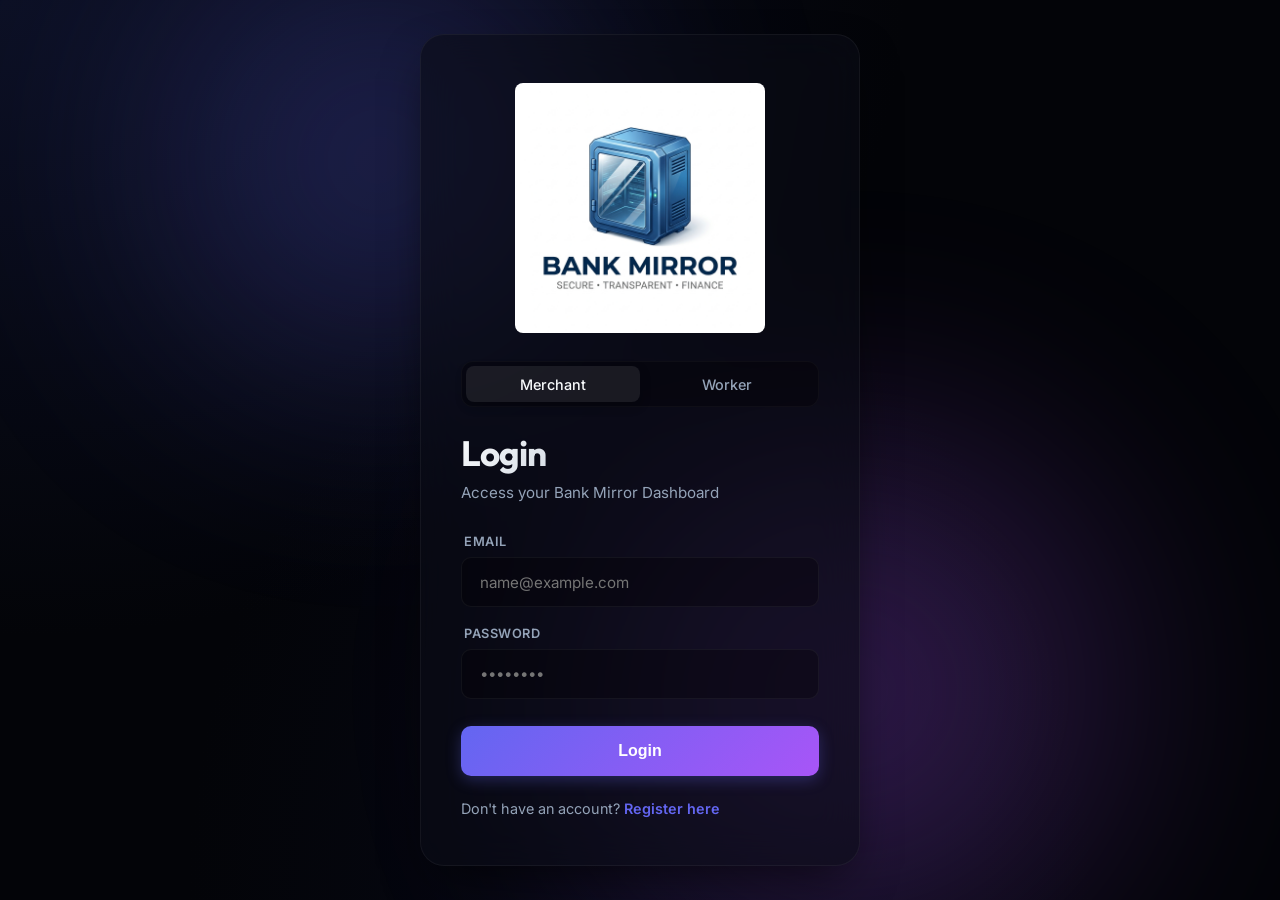
==== commit 99af4891: "fix: force stylesheet cache-busting by adding v=2 query parameter" ====
--- a/www/index.html
+++ b/www/index.html
@@ -16,7 +16,7 @@
     <link
         href="https://fonts.googleapis.com/css2?family=Inter:wght@300;400;500;600&family=Outfit:wght@400;600;700&display=swap"
         rel="stylesheet">
-    <link rel="stylesheet" href="style.css">
+    <link rel="stylesheet" href="style.css?v=2">
     <meta name="google-site-verification" content="2GZ1g37cQ-zHIhlPi-VwrxfqYhiTeDn7D9DZ_bywd_c" />
 </head>
 
--- a/www/style.css
+++ b/www/style.css
@@ -706,4 +706,8 @@
 
 .btn-cancel:hover {
     color: var(--text-main);
+}
+
+.hidden {
+    display: none !important;
 }
